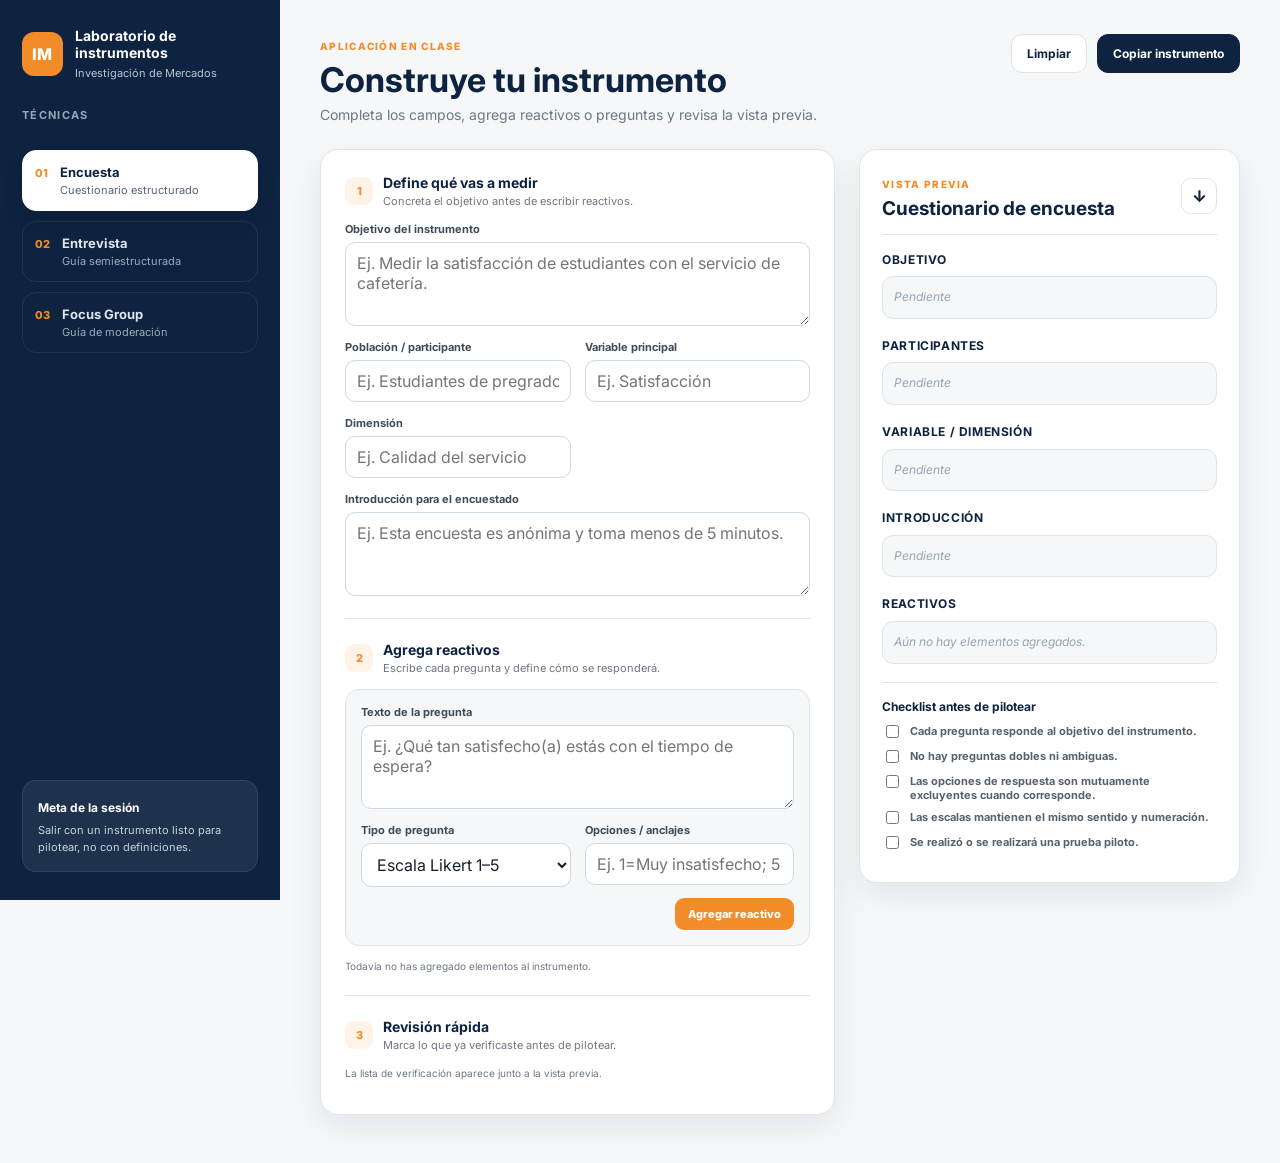
==== index.html @ 88757079 "Add files via upload" ====
<!DOCTYPE html>
<html lang="es">
<head>
  <meta charset="UTF-8" />
  <meta name="viewport" content="width=device-width, initial-scale=1.0" />
  <title>Laboratorio de Instrumentos | Investigación de Mercados</title>
  <link rel="preconnect" href="https://fonts.googleapis.com">
  <link rel="preconnect" href="https://fonts.gstatic.com" crossorigin>
  <link href="https://fonts.googleapis.com/css2?family=Inter:wght@400;500;600;700;800&display=swap" rel="stylesheet">
  <link rel="stylesheet" href="styles.css" />
</head>
<body>
  <div class="app-shell">
    <aside class="sidebar">
      <div class="brand">
        <div class="brand-mark">IM</div>
        <div>
          <strong>Laboratorio de instrumentos</strong>
          <span>Investigación de Mercados</span>
        </div>
      </div>

      <div class="sidebar-label">Técnicas</div>
      <nav class="tech-nav" aria-label="Técnicas de investigación">
        <button class="tech-btn active" data-tech="encuesta">
          <span class="tech-number">01</span>
          <span><b>Encuesta</b><small>Cuestionario estructurado</small></span>
        </button>
        <button class="tech-btn" data-tech="entrevista">
          <span class="tech-number">02</span>
          <span><b>Entrevista</b><small>Guía semiestructurada</small></span>
        </button>
        <button class="tech-btn" data-tech="focus">
          <span class="tech-number">03</span>
          <span><b>Focus Group</b><small>Guía de moderación</small></span>
        </button>
      </nav>

      <div class="sidebar-note">
        <strong>Meta de la sesión</strong>
        <p>Salir con un instrumento listo para pilotear, no con definiciones.</p>
      </div>
    </aside>

    <main class="main">
      <header class="topbar">
        <div>
          <span class="eyebrow">APLICACIÓN EN CLASE</span>
          <h1>Construye tu instrumento</h1>
          <p>Completa los campos, agrega reactivos o preguntas y revisa la vista previa.</p>
        </div>
        <div class="top-actions">
          <button class="secondary" id="resetBtn">Limpiar</button>
          <button class="primary" id="copyBtn">Copiar instrumento</button>
        </div>
      </header>

      <section class="workspace">
        <div class="builder-card">
          <div id="builder"></div>
        </div>

        <aside class="preview-card">
          <div class="preview-head">
            <div>
              <span class="eyebrow">VISTA PREVIA</span>
              <h2 id="previewTitle">Cuestionario de encuesta</h2>
            </div>
            <button class="icon-btn" id="downloadBtn" title="Descargar como TXT">↓</button>
          </div>
          <div id="preview" class="preview-body"></div>
          <div class="checklist" id="checklist"></div>
        </aside>
      </section>
    </main>
  </div>

  <div class="toast" id="toast">Copiado</div>
  <script src="app.js"></script>
</body>
</html>
---- styles.css ----
:root{
  --navy:#0d2340;
  --navy-2:#16385f;
  --blue:#1b6ca8;
  --sky:#eaf4fb;
  --orange:#f28c28;
  --orange-soft:#fff3e7;
  --ink:#16202a;
  --muted:#6d7782;
  --line:#dde4ea;
  --bg:#f5f7f9;
  --white:#ffffff;
  --ok:#2e7d32;
  --danger:#b23a2f;
  --shadow:0 12px 34px rgba(13,35,64,.08);
}

*{box-sizing:border-box}
html{scroll-behavior:smooth}
body{
  margin:0;
  font-family:Inter,system-ui,-apple-system,BlinkMacSystemFont,"Segoe UI",sans-serif;
  background:var(--bg);
  color:var(--ink);
}
button,input,textarea,select{font:inherit}
button{cursor:pointer}

.app-shell{min-height:100vh;display:grid;grid-template-columns:280px 1fr}
.sidebar{
  background:var(--navy);
  color:white;
  padding:28px 22px;
  position:sticky;
  top:0;
  height:100vh;
  display:flex;
  flex-direction:column;
  gap:28px;
}
.brand{display:flex;gap:12px;align-items:center}
.brand-mark{
  width:44px;height:44px;border-radius:12px;background:var(--orange);
  display:grid;place-items:center;font-weight:800;color:#fff;letter-spacing:.5px
}
.brand strong{display:block;font-size:14px;line-height:1.2}
.brand span{display:block;font-size:11px;color:#b9c7d4;margin-top:4px}
.sidebar-label{font-size:11px;font-weight:700;color:#95a8ba;letter-spacing:.12em;text-transform:uppercase}
.tech-nav{display:flex;flex-direction:column;gap:10px}
.tech-btn{
  width:100%;border:1px solid rgba(255,255,255,.08);background:transparent;color:#dbe6ee;
  border-radius:14px;padding:13px 12px;text-align:left;display:flex;gap:12px;align-items:flex-start;transition:.2s
}
.tech-btn:hover{background:rgba(255,255,255,.06)}
.tech-btn.active{background:#fff;color:var(--navy);border-color:#fff;box-shadow:0 10px 20px rgba(0,0,0,.14)}
.tech-number{font-size:11px;font-weight:800;color:var(--orange);padding-top:2px}
.tech-btn b{display:block;font-size:13px}
.tech-btn small{display:block;font-size:11px;opacity:.7;margin-top:3px}
.sidebar-note{margin-top:auto;background:rgba(255,255,255,.07);padding:15px;border-radius:14px;border:1px solid rgba(255,255,255,.08)}
.sidebar-note strong{font-size:12px;color:#fff}
.sidebar-note p{font-size:11px;line-height:1.55;color:#c7d4df;margin:6px 0 0}

.main{padding:34px 40px 48px;min-width:0}
.topbar{display:flex;justify-content:space-between;gap:24px;align-items:flex-start;margin-bottom:26px}
.eyebrow{font-size:10px;letter-spacing:.13em;font-weight:800;color:var(--orange);text-transform:uppercase}
h1{font-size:34px;line-height:1.05;margin:8px 0 8px;color:var(--navy)}
.topbar p{margin:0;color:var(--muted);font-size:14px;max-width:700px}
.top-actions{display:flex;gap:10px}
button.primary,button.secondary{
  border-radius:11px;padding:11px 15px;font-weight:700;font-size:12px;border:1px solid var(--line)
}
button.primary{background:var(--navy);color:white;border-color:var(--navy)}
button.primary:hover{background:var(--navy-2)}
button.secondary{background:white;color:var(--navy)}

.workspace{display:grid;grid-template-columns:minmax(0,1.15fr) minmax(360px,.85fr);gap:24px;align-items:start}
.builder-card,.preview-card{background:white;border:1px solid var(--line);border-radius:18px;box-shadow:var(--shadow)}
.builder-card{padding:24px}
.preview-card{padding:22px;position:sticky;top:24px;max-height:calc(100vh - 48px);overflow:auto}
.preview-head{display:flex;justify-content:space-between;align-items:center;border-bottom:1px solid var(--line);padding-bottom:14px;margin-bottom:16px}
.preview-head h2{margin:5px 0 0;font-size:19px;color:var(--navy)}
.icon-btn{width:36px;height:36px;border-radius:10px;border:1px solid var(--line);background:white;color:var(--navy);font-weight:800}

.step{padding:0 0 22px;margin-bottom:22px;border-bottom:1px solid var(--line)}
.step:last-child{border-bottom:none;margin-bottom:0;padding-bottom:0}
.step-title{display:flex;gap:10px;align-items:center;margin-bottom:14px}
.step-index{width:28px;height:28px;border-radius:9px;background:var(--orange-soft);color:var(--orange);display:grid;place-items:center;font-size:11px;font-weight:800}
.step-title h3{font-size:14px;margin:0;color:var(--navy)}
.step-title p{margin:3px 0 0;font-size:11px;color:var(--muted)}

.form-grid{display:grid;grid-template-columns:1fr 1fr;gap:14px}
.field{display:flex;flex-direction:column;gap:6px}
.field.full{grid-column:1/-1}
label{font-size:11px;font-weight:700;color:#3f4b56}
input,textarea,select{
  width:100%;border:1px solid #cfd9e2;border-radius:10px;background:#fff;padding:10px 11px;color:var(--ink);outline:none;transition:.2s
}
input:focus,textarea:focus,select:focus{border-color:var(--blue);box-shadow:0 0 0 3px rgba(27,108,168,.1)}
textarea{min-height:84px;resize:vertical}
.help{font-size:10px;color:var(--muted);line-height:1.4}

.item-composer{background:var(--bg);border:1px solid var(--line);border-radius:14px;padding:15px}
.inline-actions{display:flex;justify-content:flex-end;margin-top:11px}
.add-btn{border:none;background:var(--orange);color:white;font-weight:800;font-size:11px;border-radius:9px;padding:9px 13px}
.items-list{display:flex;flex-direction:column;gap:9px;margin-top:13px}
.item-row{border:1px solid var(--line);border-radius:11px;padding:11px;background:#fff;display:flex;justify-content:space-between;gap:10px;align-items:flex-start}
.item-row strong{display:block;font-size:11px;color:var(--navy)}
.item-row span{display:block;font-size:10px;color:var(--muted);margin-top:3px;line-height:1.4}
.remove-btn{border:none;background:#fff1ef;color:var(--danger);width:28px;height:28px;border-radius:8px;font-weight:800}

.preview-body{font-size:12px;line-height:1.55;color:#33404d}
.preview-section{margin-bottom:18px}
.preview-section h3{font-size:12px;color:var(--navy);margin:0 0 7px;text-transform:uppercase;letter-spacing:.05em}
.preview-box{background:var(--bg);border:1px solid var(--line);border-radius:11px;padding:11px}
.preview-question{padding:10px 0;border-bottom:1px dashed #d7dfe6}
.preview-question:last-child{border-bottom:none}
.preview-question b{color:var(--navy)}
.placeholder{color:#98a4ae;font-style:italic}
.checklist{border-top:1px solid var(--line);margin-top:16px;padding-top:16px}
.checklist h3{font-size:12px;color:var(--navy);margin:0 0 10px}
.check{display:flex;gap:8px;align-items:flex-start;font-size:11px;color:#55616c;margin:8px 0}
.check input{width:auto;margin-top:1px}
.toast{position:fixed;right:24px;bottom:24px;background:var(--navy);color:white;padding:10px 14px;border-radius:9px;font-size:12px;font-weight:700;opacity:0;transform:translateY(10px);pointer-events:none;transition:.2s}
.toast.show{opacity:1;transform:translateY(0)}

@media (max-width:1050px){
  .app-shell{grid-template-columns:1fr}
  .sidebar{position:relative;height:auto;padding:18px;gap:14px}
  .brand{margin-bottom:4px}
  .sidebar-label,.sidebar-note{display:none}
  .tech-nav{display:grid;grid-template-columns:repeat(3,1fr)}
  .main{padding:24px}
  .workspace{grid-template-columns:1fr}
  .preview-card{position:relative;top:0;max-height:none}
}
@media (max-width:720px){
  .main{padding:18px}
  .topbar{flex-direction:column}
  .top-actions{width:100%}
  .top-actions button{flex:1}
  .tech-nav{grid-template-columns:1fr}
  .form-grid{grid-template-columns:1fr}
  .field.full{grid-column:auto}
  h1{font-size:28px}
}
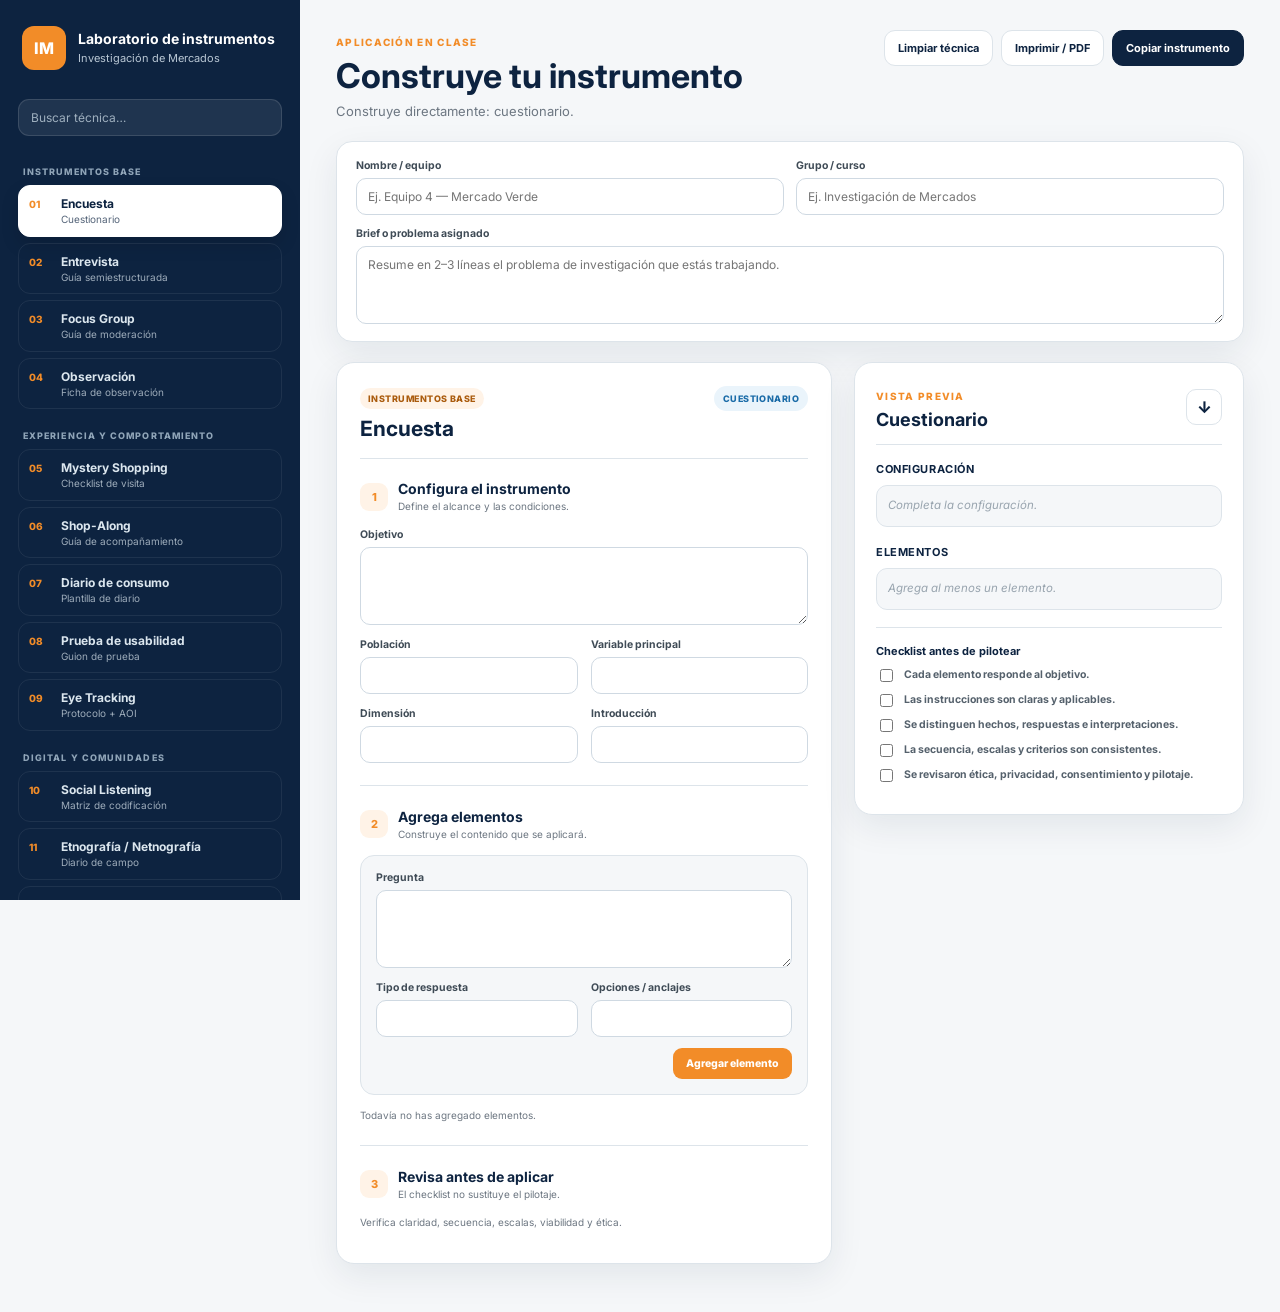
==== commit 1d2a2a11: "Expand IM lab to 16 instrument builders" ====
--- a/index.html
+++ b/index.html
@@ -3,6 +3,7 @@
 <head>
   <meta charset="UTF-8" />
   <meta name="viewport" content="width=device-width, initial-scale=1.0" />
+  <meta name="description" content="Laboratorio práctico para construir instrumentos de recolección de datos en Investigación de Mercados." />
   <title>Laboratorio de Instrumentos | Investigación de Mercados</title>
   <link rel="preconnect" href="https://fonts.googleapis.com">
   <link rel="preconnect" href="https://fonts.gstatic.com" crossorigin>
@@ -11,7 +12,7 @@
 </head>
 <body>
   <div class="app-shell">
-    <aside class="sidebar">
+    <aside class="sidebar" id="sidebar">
       <div class="brand">
         <div class="brand-mark">IM</div>
         <div>
@@ -20,25 +21,15 @@
         </div>
       </div>
 
-      <div class="sidebar-label">Técnicas</div>
-      <nav class="tech-nav" aria-label="Técnicas de investigación">
-        <button class="tech-btn active" data-tech="encuesta">
-          <span class="tech-number">01</span>
-          <span><b>Encuesta</b><small>Cuestionario estructurado</small></span>
-        </button>
-        <button class="tech-btn" data-tech="entrevista">
-          <span class="tech-number">02</span>
-          <span><b>Entrevista</b><small>Guía semiestructurada</small></span>
-        </button>
-        <button class="tech-btn" data-tech="focus">
-          <span class="tech-number">03</span>
-          <span><b>Focus Group</b><small>Guía de moderación</small></span>
-        </button>
-      </nav>
+      <div class="search-wrap">
+        <input id="techSearch" class="tech-search" type="search" placeholder="Buscar técnica…" aria-label="Buscar técnica" />
+      </div>
+
+      <nav class="tech-nav" id="techNav" aria-label="Técnicas de investigación"></nav>
 
       <div class="sidebar-note">
         <strong>Meta de la sesión</strong>
-        <p>Salir con un instrumento listo para pilotear, no con definiciones.</p>
+        <p>Salir con un instrumento listo para revisar y pilotear. La herramienta guarda el avance en este navegador.</p>
       </div>
     </aside>
 
@@ -47,16 +38,41 @@
         <div>
           <span class="eyebrow">APLICACIÓN EN CLASE</span>
           <h1>Construye tu instrumento</h1>
-          <p>Completa los campos, agrega reactivos o preguntas y revisa la vista previa.</p>
+          <p id="techDescription">Completa los campos y genera tu instrumento mientras trabajas.</p>
         </div>
         <div class="top-actions">
-          <button class="secondary" id="resetBtn">Limpiar</button>
+          <button class="secondary" id="resetBtn">Limpiar técnica</button>
+          <button class="secondary" id="printBtn">Imprimir / PDF</button>
           <button class="primary" id="copyBtn">Copiar instrumento</button>
         </div>
       </header>
 
+      <section class="identity-card" aria-label="Datos de la entrega">
+        <div class="identity-grid">
+          <div class="field">
+            <label for="studentName">Nombre / equipo</label>
+            <input id="studentName" data-global-key="studentName" placeholder="Ej. Equipo 4 — Mercado Verde" />
+          </div>
+          <div class="field">
+            <label for="courseGroup">Grupo / curso</label>
+            <input id="courseGroup" data-global-key="courseGroup" placeholder="Ej. Investigación de Mercados" />
+          </div>
+          <div class="field full">
+            <label for="brief">Brief o problema asignado</label>
+            <textarea id="brief" data-global-key="brief" placeholder="Resume en 2–3 líneas el problema de investigación que estás trabajando."></textarea>
+          </div>
+        </div>
+      </section>
+
       <section class="workspace">
         <div class="builder-card">
+          <div class="tech-heading">
+            <div>
+              <span class="category-pill" id="categoryPill"></span>
+              <h2 id="builderTitle"></h2>
+            </div>
+            <span class="instrument-badge" id="instrumentBadge"></span>
+          </div>
           <div id="builder"></div>
         </div>
 
@@ -64,9 +80,9 @@
           <div class="preview-head">
             <div>
               <span class="eyebrow">VISTA PREVIA</span>
-              <h2 id="previewTitle">Cuestionario de encuesta</h2>
+              <h2 id="previewTitle">Instrumento</h2>
             </div>
-            <button class="icon-btn" id="downloadBtn" title="Descargar como TXT">↓</button>
+            <button class="icon-btn" id="downloadBtn" title="Descargar como TXT" aria-label="Descargar como TXT">↓</button>
           </div>
           <div id="preview" class="preview-body"></div>
           <div class="checklist" id="checklist"></div>
@@ -75,7 +91,7 @@
     </main>
   </div>
 
-  <div class="toast" id="toast">Copiado</div>
+  <div class="toast" id="toast" role="status" aria-live="polite">Listo</div>
   <script src="app.js"></script>
 </body>
 </html>
--- a/styles.css
+++ b/styles.css
@@ -14,7 +14,6 @@
   --danger:#b23a2f;
   --shadow:0 12px 34px rgba(13,35,64,.08);
 }
-
 *{box-sizing:border-box}
 html{scroll-behavior:smooth}
 body{
@@ -25,121 +24,153 @@
 }
 button,input,textarea,select{font:inherit}
 button{cursor:pointer}
-
-.app-shell{min-height:100vh;display:grid;grid-template-columns:280px 1fr}
+.app-shell{min-height:100vh;display:grid;grid-template-columns:300px 1fr}
 .sidebar{
   background:var(--navy);
   color:white;
-  padding:28px 22px;
+  padding:24px 18px;
   position:sticky;
   top:0;
   height:100vh;
   display:flex;
   flex-direction:column;
-  gap:28px;
+  gap:16px;
+  overflow:auto;
 }
-.brand{display:flex;gap:12px;align-items:center}
+.brand{display:flex;gap:12px;align-items:center;padding:2px 4px 10px}
 .brand-mark{
   width:44px;height:44px;border-radius:12px;background:var(--orange);
-  display:grid;place-items:center;font-weight:800;color:#fff;letter-spacing:.5px
+  display:grid;place-items:center;font-weight:800;color:#fff;letter-spacing:.5px;flex:none
 }
 .brand strong{display:block;font-size:14px;line-height:1.2}
 .brand span{display:block;font-size:11px;color:#b9c7d4;margin-top:4px}
-.sidebar-label{font-size:11px;font-weight:700;color:#95a8ba;letter-spacing:.12em;text-transform:uppercase}
-.tech-nav{display:flex;flex-direction:column;gap:10px}
+.search-wrap{position:sticky;top:-24px;background:var(--navy);z-index:3;padding:3px 0 7px}
+.tech-search{
+  background:rgba(255,255,255,.08);border:1px solid rgba(255,255,255,.12);color:#fff;
+  border-radius:11px;padding:10px 12px;width:100%;outline:none
+}
+.tech-search::placeholder{color:#9fb0bf}
+.tech-search:focus{border-color:rgba(255,255,255,.35);box-shadow:none}
+.tech-nav{display:flex;flex-direction:column;gap:5px}
+.nav-group{display:flex;flex-direction:column;gap:6px;margin-bottom:9px}
+.nav-group-title{font-size:9px;font-weight:800;color:#8fa4b7;letter-spacing:.12em;text-transform:uppercase;padding:7px 5px 2px}
 .tech-btn{
-  width:100%;border:1px solid rgba(255,255,255,.08);background:transparent;color:#dbe6ee;
-  border-radius:14px;padding:13px 12px;text-align:left;display:flex;gap:12px;align-items:flex-start;transition:.2s
+  width:100%;border:1px solid rgba(255,255,255,.07);background:transparent;color:#dbe6ee;
+  border-radius:12px;padding:10px;text-align:left;display:flex;gap:10px;align-items:flex-start;transition:.18s
 }
 .tech-btn:hover{background:rgba(255,255,255,.06)}
-.tech-btn.active{background:#fff;color:var(--navy);border-color:#fff;box-shadow:0 10px 20px rgba(0,0,0,.14)}
-.tech-number{font-size:11px;font-weight:800;color:var(--orange);padding-top:2px}
-.tech-btn b{display:block;font-size:13px}
-.tech-btn small{display:block;font-size:11px;opacity:.7;margin-top:3px}
-.sidebar-note{margin-top:auto;background:rgba(255,255,255,.07);padding:15px;border-radius:14px;border:1px solid rgba(255,255,255,.08)}
-.sidebar-note strong{font-size:12px;color:#fff}
-.sidebar-note p{font-size:11px;line-height:1.55;color:#c7d4df;margin:6px 0 0}
-
-.main{padding:34px 40px 48px;min-width:0}
-.topbar{display:flex;justify-content:space-between;gap:24px;align-items:flex-start;margin-bottom:26px}
+.tech-btn.active{background:#fff;color:var(--navy);border-color:#fff;box-shadow:0 8px 18px rgba(0,0,0,.13)}
+.tech-number{font-size:10px;font-weight:800;color:var(--orange);padding-top:2px;min-width:22px}
+.tech-btn b{display:block;font-size:12px}
+.tech-btn small{display:block;font-size:10px;opacity:.7;margin-top:2px;line-height:1.25}
+.sidebar-note{margin-top:auto;background:rgba(255,255,255,.07);padding:14px;border-radius:13px;border:1px solid rgba(255,255,255,.08)}
+.sidebar-note strong{font-size:11px;color:#fff}
+.sidebar-note p{font-size:10px;line-height:1.5;color:#c7d4df;margin:6px 0 0}
+.main{padding:30px 36px 48px;min-width:0}
+.topbar{display:flex;justify-content:space-between;gap:24px;align-items:flex-start;margin-bottom:20px}
 .eyebrow{font-size:10px;letter-spacing:.13em;font-weight:800;color:var(--orange);text-transform:uppercase}
 h1{font-size:34px;line-height:1.05;margin:8px 0 8px;color:var(--navy)}
-.topbar p{margin:0;color:var(--muted);font-size:14px;max-width:700px}
-.top-actions{display:flex;gap:10px}
+.topbar p{margin:0;color:var(--muted);font-size:13px;max-width:720px;line-height:1.5}
+.top-actions{display:flex;gap:8px;flex-wrap:wrap;justify-content:flex-end}
 button.primary,button.secondary{
-  border-radius:11px;padding:11px 15px;font-weight:700;font-size:12px;border:1px solid var(--line)
+  border-radius:11px;padding:10px 13px;font-weight:700;font-size:11px;border:1px solid var(--line);white-space:nowrap
 }
 button.primary{background:var(--navy);color:white;border-color:var(--navy)}
 button.primary:hover{background:var(--navy-2)}
 button.secondary{background:white;color:var(--navy)}
-
-.workspace{display:grid;grid-template-columns:minmax(0,1.15fr) minmax(360px,.85fr);gap:24px;align-items:start}
+button.secondary:hover{background:#f8fafb}
+.identity-card{background:#fff;border:1px solid var(--line);border-radius:16px;padding:17px 19px;margin-bottom:20px;box-shadow:var(--shadow)}
+.identity-grid{display:grid;grid-template-columns:1fr 1fr;gap:12px}
+.workspace{display:grid;grid-template-columns:minmax(0,1.12fr) minmax(360px,.88fr);gap:22px;align-items:start}
 .builder-card,.preview-card{background:white;border:1px solid var(--line);border-radius:18px;box-shadow:var(--shadow)}
-.builder-card{padding:24px}
-.preview-card{padding:22px;position:sticky;top:24px;max-height:calc(100vh - 48px);overflow:auto}
+.builder-card{padding:23px}
+.preview-card{padding:21px;position:sticky;top:20px;max-height:calc(100vh - 40px);overflow:auto}
+.tech-heading{display:flex;align-items:flex-start;justify-content:space-between;gap:16px;padding-bottom:17px;margin-bottom:21px;border-bottom:1px solid var(--line)}
+.tech-heading h2{font-size:21px;margin:7px 0 0;color:var(--navy)}
+.category-pill,.instrument-badge{display:inline-flex;align-items:center;border-radius:999px;font-size:9px;font-weight:800;letter-spacing:.05em;text-transform:uppercase}
+.category-pill{background:var(--orange-soft);color:#aa5b0d;padding:5px 8px}
+.instrument-badge{background:var(--sky);color:var(--blue);padding:7px 9px;text-align:right}
 .preview-head{display:flex;justify-content:space-between;align-items:center;border-bottom:1px solid var(--line);padding-bottom:14px;margin-bottom:16px}
-.preview-head h2{margin:5px 0 0;font-size:19px;color:var(--navy)}
+.preview-head h2{margin:5px 0 0;font-size:18px;color:var(--navy)}
 .icon-btn{width:36px;height:36px;border-radius:10px;border:1px solid var(--line);background:white;color:var(--navy);font-weight:800}
-
 .step{padding:0 0 22px;margin-bottom:22px;border-bottom:1px solid var(--line)}
 .step:last-child{border-bottom:none;margin-bottom:0;padding-bottom:0}
 .step-title{display:flex;gap:10px;align-items:center;margin-bottom:14px}
-.step-index{width:28px;height:28px;border-radius:9px;background:var(--orange-soft);color:var(--orange);display:grid;place-items:center;font-size:11px;font-weight:800}
+.step-index{width:28px;height:28px;border-radius:9px;background:var(--orange-soft);color:var(--orange);display:grid;place-items:center;font-size:11px;font-weight:800;flex:none}
 .step-title h3{font-size:14px;margin:0;color:var(--navy)}
-.step-title p{margin:3px 0 0;font-size:11px;color:var(--muted)}
-
-.form-grid{display:grid;grid-template-columns:1fr 1fr;gap:14px}
+.step-title p{margin:3px 0 0;font-size:10px;color:var(--muted);line-height:1.35}
+.form-grid{display:grid;grid-template-columns:1fr 1fr;gap:13px}
 .field{display:flex;flex-direction:column;gap:6px}
 .field.full{grid-column:1/-1}
-label{font-size:11px;font-weight:700;color:#3f4b56}
+label{font-size:10.5px;font-weight:700;color:#3f4b56}
 input,textarea,select{
-  width:100%;border:1px solid #cfd9e2;border-radius:10px;background:#fff;padding:10px 11px;color:var(--ink);outline:none;transition:.2s
+  width:100%;border:1px solid #cfd9e2;border-radius:10px;background:#fff;padding:10px 11px;color:var(--ink);outline:none;transition:.2s;font-size:12px
 }
 input:focus,textarea:focus,select:focus{border-color:var(--blue);box-shadow:0 0 0 3px rgba(27,108,168,.1)}
-textarea{min-height:84px;resize:vertical}
-.help{font-size:10px;color:var(--muted);line-height:1.4}
-
+textarea{min-height:78px;resize:vertical;line-height:1.4}
+.help{font-size:10px;color:var(--muted);line-height:1.45}
 .item-composer{background:var(--bg);border:1px solid var(--line);border-radius:14px;padding:15px}
 .inline-actions{display:flex;justify-content:flex-end;margin-top:11px}
-.add-btn{border:none;background:var(--orange);color:white;font-weight:800;font-size:11px;border-radius:9px;padding:9px 13px}
-.items-list{display:flex;flex-direction:column;gap:9px;margin-top:13px}
+.add-btn{border:none;background:var(--orange);color:white;font-weight:800;font-size:10.5px;border-radius:9px;padding:9px 13px}
+.add-btn:hover{filter:brightness(.96)}
+.items-list{display:flex;flex-direction:column;gap:8px;margin-top:13px}
 .item-row{border:1px solid var(--line);border-radius:11px;padding:11px;background:#fff;display:flex;justify-content:space-between;gap:10px;align-items:flex-start}
-.item-row strong{display:block;font-size:11px;color:var(--navy)}
-.item-row span{display:block;font-size:10px;color:var(--muted);margin-top:3px;line-height:1.4}
-.remove-btn{border:none;background:#fff1ef;color:var(--danger);width:28px;height:28px;border-radius:8px;font-weight:800}
-
-.preview-body{font-size:12px;line-height:1.55;color:#33404d}
-.preview-section{margin-bottom:18px}
-.preview-section h3{font-size:12px;color:var(--navy);margin:0 0 7px;text-transform:uppercase;letter-spacing:.05em}
+.item-row strong{display:block;font-size:11px;color:var(--navy);line-height:1.35}
+.item-row span{display:block;font-size:9.5px;color:var(--muted);margin-top:3px;line-height:1.4}
+.remove-btn{border:none;background:#fff1ef;color:var(--danger);width:28px;height:28px;border-radius:8px;font-weight:800;flex:none}
+.preview-body{font-size:11.5px;line-height:1.55;color:#33404d}
+.preview-meta{display:grid;grid-template-columns:1fr 1fr;gap:8px;margin-bottom:14px}
+.meta-box{background:#fbfcfd;border:1px solid var(--line);border-radius:10px;padding:9px}
+.meta-box b{display:block;color:var(--navy);font-size:9px;text-transform:uppercase;letter-spacing:.05em;margin-bottom:3px}
+.preview-section{margin-bottom:17px}
+.preview-section h3{font-size:11px;color:var(--navy);margin:0 0 7px;text-transform:uppercase;letter-spacing:.05em}
 .preview-box{background:var(--bg);border:1px solid var(--line);border-radius:11px;padding:11px}
 .preview-question{padding:10px 0;border-bottom:1px dashed #d7dfe6}
 .preview-question:last-child{border-bottom:none}
 .preview-question b{color:var(--navy)}
+.preview-question .detail{font-size:10px;color:var(--muted);margin-top:3px}
 .placeholder{color:#98a4ae;font-style:italic}
 .checklist{border-top:1px solid var(--line);margin-top:16px;padding-top:16px}
-.checklist h3{font-size:12px;color:var(--navy);margin:0 0 10px}
-.check{display:flex;gap:8px;align-items:flex-start;font-size:11px;color:#55616c;margin:8px 0}
+.checklist h3{font-size:11px;color:var(--navy);margin:0 0 10px}
+.check{display:flex;gap:8px;align-items:flex-start;font-size:10.5px;color:#55616c;margin:8px 0;line-height:1.4}
 .check input{width:auto;margin-top:1px}
-.toast{position:fixed;right:24px;bottom:24px;background:var(--navy);color:white;padding:10px 14px;border-radius:9px;font-size:12px;font-weight:700;opacity:0;transform:translateY(10px);pointer-events:none;transition:.2s}
+.toast{position:fixed;right:24px;bottom:24px;background:var(--navy);color:white;padding:10px 14px;border-radius:9px;font-size:11px;font-weight:700;opacity:0;transform:translateY(10px);pointer-events:none;transition:.2s;z-index:20}
 .toast.show{opacity:1;transform:translateY(0)}
+.empty-nav{font-size:10px;color:#a9bac8;padding:10px 6px}
 
-@media (max-width:1050px){
+@media (max-width:1120px){
   .app-shell{grid-template-columns:1fr}
-  .sidebar{position:relative;height:auto;padding:18px;gap:14px}
-  .brand{margin-bottom:4px}
-  .sidebar-label,.sidebar-note{display:none}
-  .tech-nav{display:grid;grid-template-columns:repeat(3,1fr)}
+  .sidebar{position:relative;height:auto;padding:16px;gap:10px;overflow:visible}
+  .brand{margin-bottom:2px}
+  .sidebar-note{display:none}
+  .search-wrap{position:relative;top:auto;padding:0;background:transparent}
+  .tech-nav{display:grid;grid-template-columns:repeat(2,minmax(0,1fr));gap:8px}
+  .nav-group{display:contents}
+  .nav-group-title{grid-column:1/-1;padding-top:10px}
   .main{padding:24px}
   .workspace{grid-template-columns:1fr}
   .preview-card{position:relative;top:0;max-height:none}
 }
 @media (max-width:720px){
-  .main{padding:18px}
+  .main{padding:16px}
   .topbar{flex-direction:column}
-  .top-actions{width:100%}
+  .top-actions{width:100%;justify-content:stretch}
   .top-actions button{flex:1}
   .tech-nav{grid-template-columns:1fr}
-  .form-grid{grid-template-columns:1fr}
+  .form-grid,.identity-grid,.preview-meta{grid-template-columns:1fr}
   .field.full{grid-column:auto}
   h1{font-size:28px}
+  .instrument-badge{display:none}
 }
+
+@media print{
+  body{background:#fff}
+  .sidebar,.topbar,.identity-card,.builder-card,.checklist,.icon-btn{display:none!important}
+  .app-shell{display:block}
+  .main{padding:0}
+  .workspace{display:block}
+  .preview-card{position:static;max-height:none;border:none;box-shadow:none;padding:0}
+  .preview-head{margin-bottom:20px}
+  .preview-body{font-size:11pt;color:#111}
+  .preview-question{break-inside:avoid}
+}
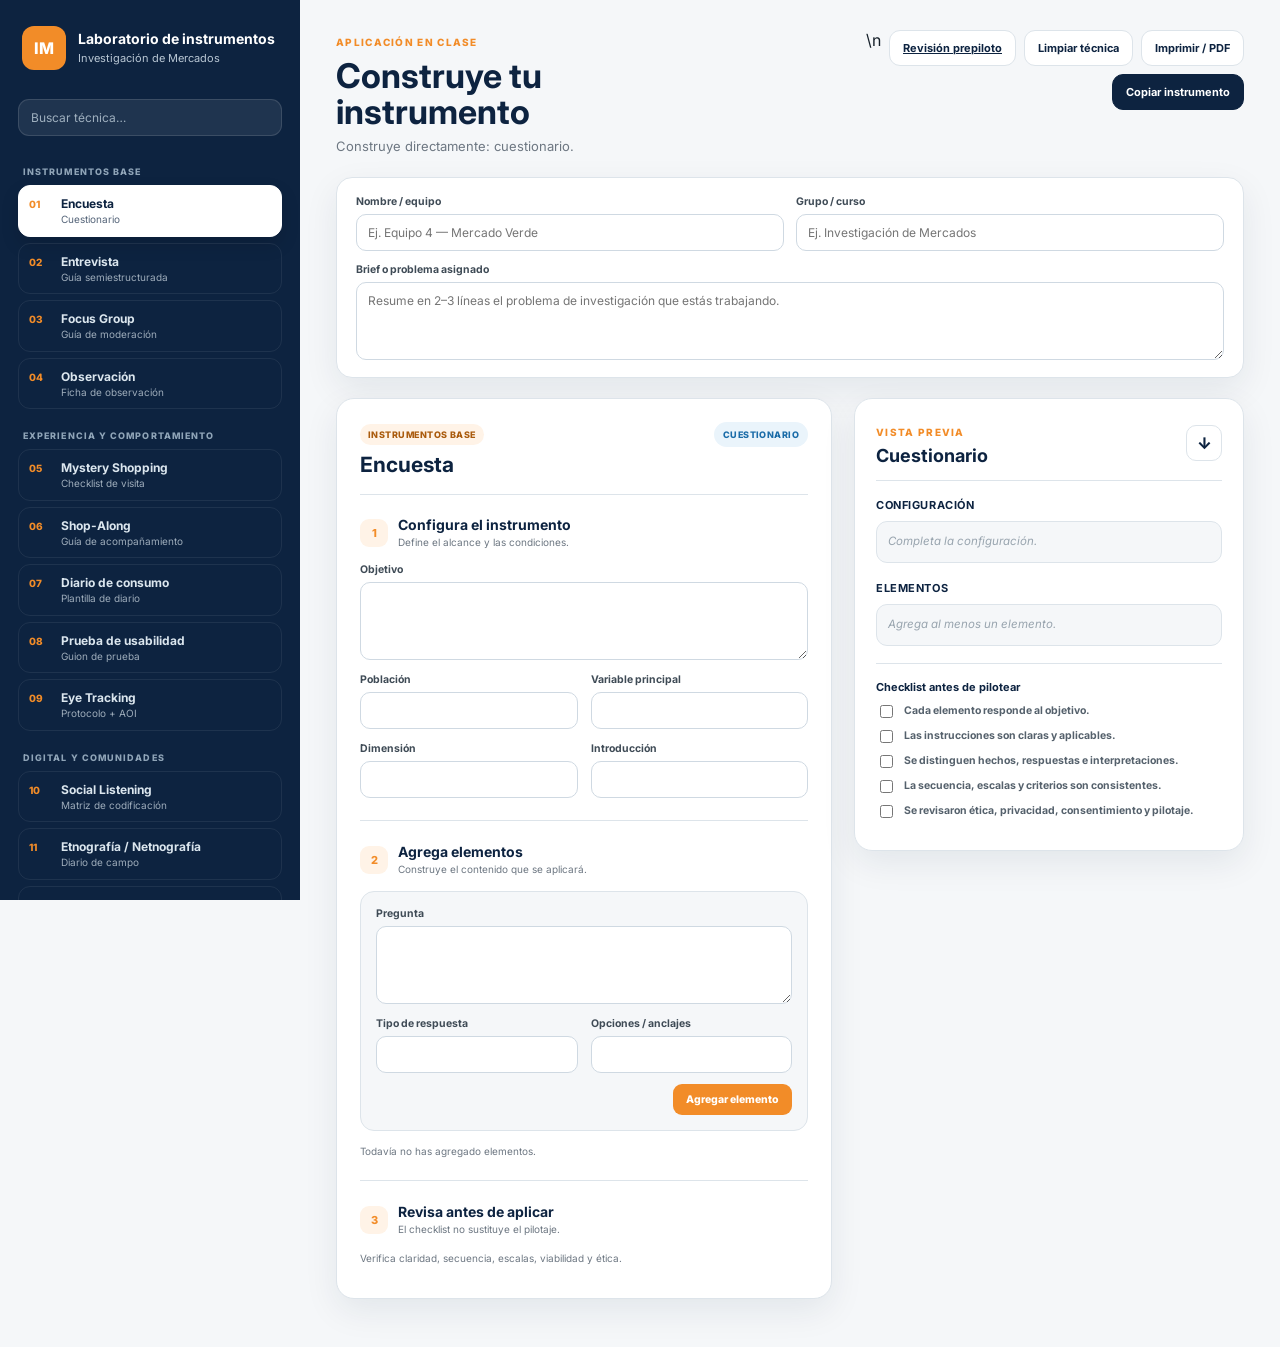
==== commit 2038514e: "Link prepilot review from instrument lab" ====
--- a/index.html
+++ b/index.html
@@ -8,7 +8,7 @@
   <link rel="preconnect" href="https://fonts.googleapis.com">
   <link rel="preconnect" href="https://fonts.gstatic.com" crossorigin>
   <link href="https://fonts.googleapis.com/css2?family=Inter:wght@400;500;600;700;800&display=swap" rel="stylesheet">
-  <link rel="stylesheet" href="styles.css" />
+  <link rel="stylesheet" href="styles-v16.css" />
 </head>
 <body>
   <div class="app-shell">
@@ -40,7 +40,7 @@
           <h1>Construye tu instrumento</h1>
           <p id="techDescription">Completa los campos y genera tu instrumento mientras trabajas.</p>
         </div>
-        <div class="top-actions">
+        <div class="top-actions">\n          <a class="secondary action-link" href="revision.html">Revisión prepiloto</a>
           <button class="secondary" id="resetBtn">Limpiar técnica</button>
           <button class="secondary" id="printBtn">Imprimir / PDF</button>
           <button class="primary" id="copyBtn">Copiar instrumento</button>
@@ -92,6 +92,6 @@
   </div>
 
   <div class="toast" id="toast" role="status" aria-live="polite">Listo</div>
-  <script src="app.js"></script>
+  <script src="app-v16.js"></script>
 </body>
 </html>
--- a/styles-v16.css
+++ b/styles-v16.css
@@ -0,0 +1,176 @@
+:root{
+  --navy:#0d2340;
+  --navy-2:#16385f;
+  --blue:#1b6ca8;
+  --sky:#eaf4fb;
+  --orange:#f28c28;
+  --orange-soft:#fff3e7;
+  --ink:#16202a;
+  --muted:#6d7782;
+  --line:#dde4ea;
+  --bg:#f5f7f9;
+  --white:#ffffff;
+  --ok:#2e7d32;
+  --danger:#b23a2f;
+  --shadow:0 12px 34px rgba(13,35,64,.08);
+}
+*{box-sizing:border-box}
+html{scroll-behavior:smooth}
+body{
+  margin:0;
+  font-family:Inter,system-ui,-apple-system,BlinkMacSystemFont,"Segoe UI",sans-serif;
+  background:var(--bg);
+  color:var(--ink);
+}
+button,input,textarea,select{font:inherit}
+button{cursor:pointer}
+.app-shell{min-height:100vh;display:grid;grid-template-columns:300px 1fr}
+.sidebar{
+  background:var(--navy);
+  color:white;
+  padding:24px 18px;
+  position:sticky;
+  top:0;
+  height:100vh;
+  display:flex;
+  flex-direction:column;
+  gap:16px;
+  overflow:auto;
+}
+.brand{display:flex;gap:12px;align-items:center;padding:2px 4px 10px}
+.brand-mark{
+  width:44px;height:44px;border-radius:12px;background:var(--orange);
+  display:grid;place-items:center;font-weight:800;color:#fff;letter-spacing:.5px;flex:none
+}
+.brand strong{display:block;font-size:14px;line-height:1.2}
+.brand span{display:block;font-size:11px;color:#b9c7d4;margin-top:4px}
+.search-wrap{position:sticky;top:-24px;background:var(--navy);z-index:3;padding:3px 0 7px}
+.tech-search{
+  background:rgba(255,255,255,.08);border:1px solid rgba(255,255,255,.12);color:#fff;
+  border-radius:11px;padding:10px 12px;width:100%;outline:none
+}
+.tech-search::placeholder{color:#9fb0bf}
+.tech-search:focus{border-color:rgba(255,255,255,.35);box-shadow:none}
+.tech-nav{display:flex;flex-direction:column;gap:5px}
+.nav-group{display:flex;flex-direction:column;gap:6px;margin-bottom:9px}
+.nav-group-title{font-size:9px;font-weight:800;color:#8fa4b7;letter-spacing:.12em;text-transform:uppercase;padding:7px 5px 2px}
+.tech-btn{
+  width:100%;border:1px solid rgba(255,255,255,.07);background:transparent;color:#dbe6ee;
+  border-radius:12px;padding:10px;text-align:left;display:flex;gap:10px;align-items:flex-start;transition:.18s
+}
+.tech-btn:hover{background:rgba(255,255,255,.06)}
+.tech-btn.active{background:#fff;color:var(--navy);border-color:#fff;box-shadow:0 8px 18px rgba(0,0,0,.13)}
+.tech-number{font-size:10px;font-weight:800;color:var(--orange);padding-top:2px;min-width:22px}
+.tech-btn b{display:block;font-size:12px}
+.tech-btn small{display:block;font-size:10px;opacity:.7;margin-top:2px;line-height:1.25}
+.sidebar-note{margin-top:auto;background:rgba(255,255,255,.07);padding:14px;border-radius:13px;border:1px solid rgba(255,255,255,.08)}
+.sidebar-note strong{font-size:11px;color:#fff}
+.sidebar-note p{font-size:10px;line-height:1.5;color:#c7d4df;margin:6px 0 0}
+.main{padding:30px 36px 48px;min-width:0}
+.topbar{display:flex;justify-content:space-between;gap:24px;align-items:flex-start;margin-bottom:20px}
+.eyebrow{font-size:10px;letter-spacing:.13em;font-weight:800;color:var(--orange);text-transform:uppercase}
+h1{font-size:34px;line-height:1.05;margin:8px 0 8px;color:var(--navy)}
+.topbar p{margin:0;color:var(--muted);font-size:13px;max-width:720px;line-height:1.5}
+.top-actions{display:flex;gap:8px;flex-wrap:wrap;justify-content:flex-end}
+button.primary,button.secondary,a.secondary{
+  border-radius:11px;padding:10px 13px;font-weight:700;font-size:11px;border:1px solid var(--line);white-space:nowrap
+}
+button.primary{background:var(--navy);color:white;border-color:var(--navy)}
+button.primary:hover{background:var(--navy-2)}
+button.secondary,a.secondary{background:white;color:var(--navy)}\n.action-link{text-decoration:none;display:inline-flex;align-items:center;justify-content:center}
+button.secondary:hover,a.secondary:hover{background:#f8fafb}
+.identity-card{background:#fff;border:1px solid var(--line);border-radius:16px;padding:17px 19px;margin-bottom:20px;box-shadow:var(--shadow)}
+.identity-grid{display:grid;grid-template-columns:1fr 1fr;gap:12px}
+.workspace{display:grid;grid-template-columns:minmax(0,1.12fr) minmax(360px,.88fr);gap:22px;align-items:start}
+.builder-card,.preview-card{background:white;border:1px solid var(--line);border-radius:18px;box-shadow:var(--shadow)}
+.builder-card{padding:23px}
+.preview-card{padding:21px;position:sticky;top:20px;max-height:calc(100vh - 40px);overflow:auto}
+.tech-heading{display:flex;align-items:flex-start;justify-content:space-between;gap:16px;padding-bottom:17px;margin-bottom:21px;border-bottom:1px solid var(--line)}
+.tech-heading h2{font-size:21px;margin:7px 0 0;color:var(--navy)}
+.category-pill,.instrument-badge{display:inline-flex;align-items:center;border-radius:999px;font-size:9px;font-weight:800;letter-spacing:.05em;text-transform:uppercase}
+.category-pill{background:var(--orange-soft);color:#aa5b0d;padding:5px 8px}
+.instrument-badge{background:var(--sky);color:var(--blue);padding:7px 9px;text-align:right}
+.preview-head{display:flex;justify-content:space-between;align-items:center;border-bottom:1px solid var(--line);padding-bottom:14px;margin-bottom:16px}
+.preview-head h2{margin:5px 0 0;font-size:18px;color:var(--navy)}
+.icon-btn{width:36px;height:36px;border-radius:10px;border:1px solid var(--line);background:white;color:var(--navy);font-weight:800}
+.step{padding:0 0 22px;margin-bottom:22px;border-bottom:1px solid var(--line)}
+.step:last-child{border-bottom:none;margin-bottom:0;padding-bottom:0}
+.step-title{display:flex;gap:10px;align-items:center;margin-bottom:14px}
+.step-index{width:28px;height:28px;border-radius:9px;background:var(--orange-soft);color:var(--orange);display:grid;place-items:center;font-size:11px;font-weight:800;flex:none}
+.step-title h3{font-size:14px;margin:0;color:var(--navy)}
+.step-title p{margin:3px 0 0;font-size:10px;color:var(--muted);line-height:1.35}
+.form-grid{display:grid;grid-template-columns:1fr 1fr;gap:13px}
+.field{display:flex;flex-direction:column;gap:6px}
+.field.full{grid-column:1/-1}
+label{font-size:10.5px;font-weight:700;color:#3f4b56}
+input,textarea,select{
+  width:100%;border:1px solid #cfd9e2;border-radius:10px;background:#fff;padding:10px 11px;color:var(--ink);outline:none;transition:.2s;font-size:12px
+}
+input:focus,textarea:focus,select:focus{border-color:var(--blue);box-shadow:0 0 0 3px rgba(27,108,168,.1)}
+textarea{min-height:78px;resize:vertical;line-height:1.4}
+.help{font-size:10px;color:var(--muted);line-height:1.45}
+.item-composer{background:var(--bg);border:1px solid var(--line);border-radius:14px;padding:15px}
+.inline-actions{display:flex;justify-content:flex-end;margin-top:11px}
+.add-btn{border:none;background:var(--orange);color:white;font-weight:800;font-size:10.5px;border-radius:9px;padding:9px 13px}
+.add-btn:hover{filter:brightness(.96)}
+.items-list{display:flex;flex-direction:column;gap:8px;margin-top:13px}
+.item-row{border:1px solid var(--line);border-radius:11px;padding:11px;background:#fff;display:flex;justify-content:space-between;gap:10px;align-items:flex-start}
+.item-row strong{display:block;font-size:11px;color:var(--navy);line-height:1.35}
+.item-row span{display:block;font-size:9.5px;color:var(--muted);margin-top:3px;line-height:1.4}
+.remove-btn{border:none;background:#fff1ef;color:var(--danger);width:28px;height:28px;border-radius:8px;font-weight:800;flex:none}
+.preview-body{font-size:11.5px;line-height:1.55;color:#33404d}
+.preview-meta{display:grid;grid-template-columns:1fr 1fr;gap:8px;margin-bottom:14px}
+.meta-box{background:#fbfcfd;border:1px solid var(--line);border-radius:10px;padding:9px}
+.meta-box b{display:block;color:var(--navy);font-size:9px;text-transform:uppercase;letter-spacing:.05em;margin-bottom:3px}
+.preview-section{margin-bottom:17px}
+.preview-section h3{font-size:11px;color:var(--navy);margin:0 0 7px;text-transform:uppercase;letter-spacing:.05em}
+.preview-box{background:var(--bg);border:1px solid var(--line);border-radius:11px;padding:11px}
+.preview-question{padding:10px 0;border-bottom:1px dashed #d7dfe6}
+.preview-question:last-child{border-bottom:none}
+.preview-question b{color:var(--navy)}
+.preview-question .detail{font-size:10px;color:var(--muted);margin-top:3px}
+.placeholder{color:#98a4ae;font-style:italic}
+.checklist{border-top:1px solid var(--line);margin-top:16px;padding-top:16px}
+.checklist h3{font-size:11px;color:var(--navy);margin:0 0 10px}
+.check{display:flex;gap:8px;align-items:flex-start;font-size:10.5px;color:#55616c;margin:8px 0;line-height:1.4}
+.check input{width:auto;margin-top:1px}
+.toast{position:fixed;right:24px;bottom:24px;background:var(--navy);color:white;padding:10px 14px;border-radius:9px;font-size:11px;font-weight:700;opacity:0;transform:translateY(10px);pointer-events:none;transition:.2s;z-index:20}
+.toast.show{opacity:1;transform:translateY(0)}
+.empty-nav{font-size:10px;color:#a9bac8;padding:10px 6px}
+
+@media (max-width:1120px){
+  .app-shell{grid-template-columns:1fr}
+  .sidebar{position:relative;height:auto;padding:16px;gap:10px;overflow:visible}
+  .brand{margin-bottom:2px}
+  .sidebar-note{display:none}
+  .search-wrap{position:relative;top:auto;padding:0;background:transparent}
+  .tech-nav{display:grid;grid-template-columns:repeat(2,minmax(0,1fr));gap:8px}
+  .nav-group{display:contents}
+  .nav-group-title{grid-column:1/-1;padding-top:10px}
+  .main{padding:24px}
+  .workspace{grid-template-columns:1fr}
+  .preview-card{position:relative;top:0;max-height:none}
+}
+@media (max-width:720px){
+  .main{padding:16px}
+  .topbar{flex-direction:column}
+  .top-actions{width:100%;justify-content:stretch}
+  .top-actions button,.top-actions .action-link{flex:1}
+  .tech-nav{grid-template-columns:1fr}
+  .form-grid,.identity-grid,.preview-meta{grid-template-columns:1fr}
+  .field.full{grid-column:auto}
+  h1{font-size:28px}
+  .instrument-badge{display:none}
+}
+
+@media print{
+  body{background:#fff}
+  .sidebar,.topbar,.identity-card,.builder-card,.checklist,.icon-btn{display:none!important}
+  .app-shell{display:block}
+  .main{padding:0}
+  .workspace{display:block}
+  .preview-card{position:static;max-height:none;border:none;box-shadow:none;padding:0}
+  .preview-head{margin-bottom:20px}
+  .preview-body{font-size:11pt;color:#111}
+  .preview-question{break-inside:avoid}
+}
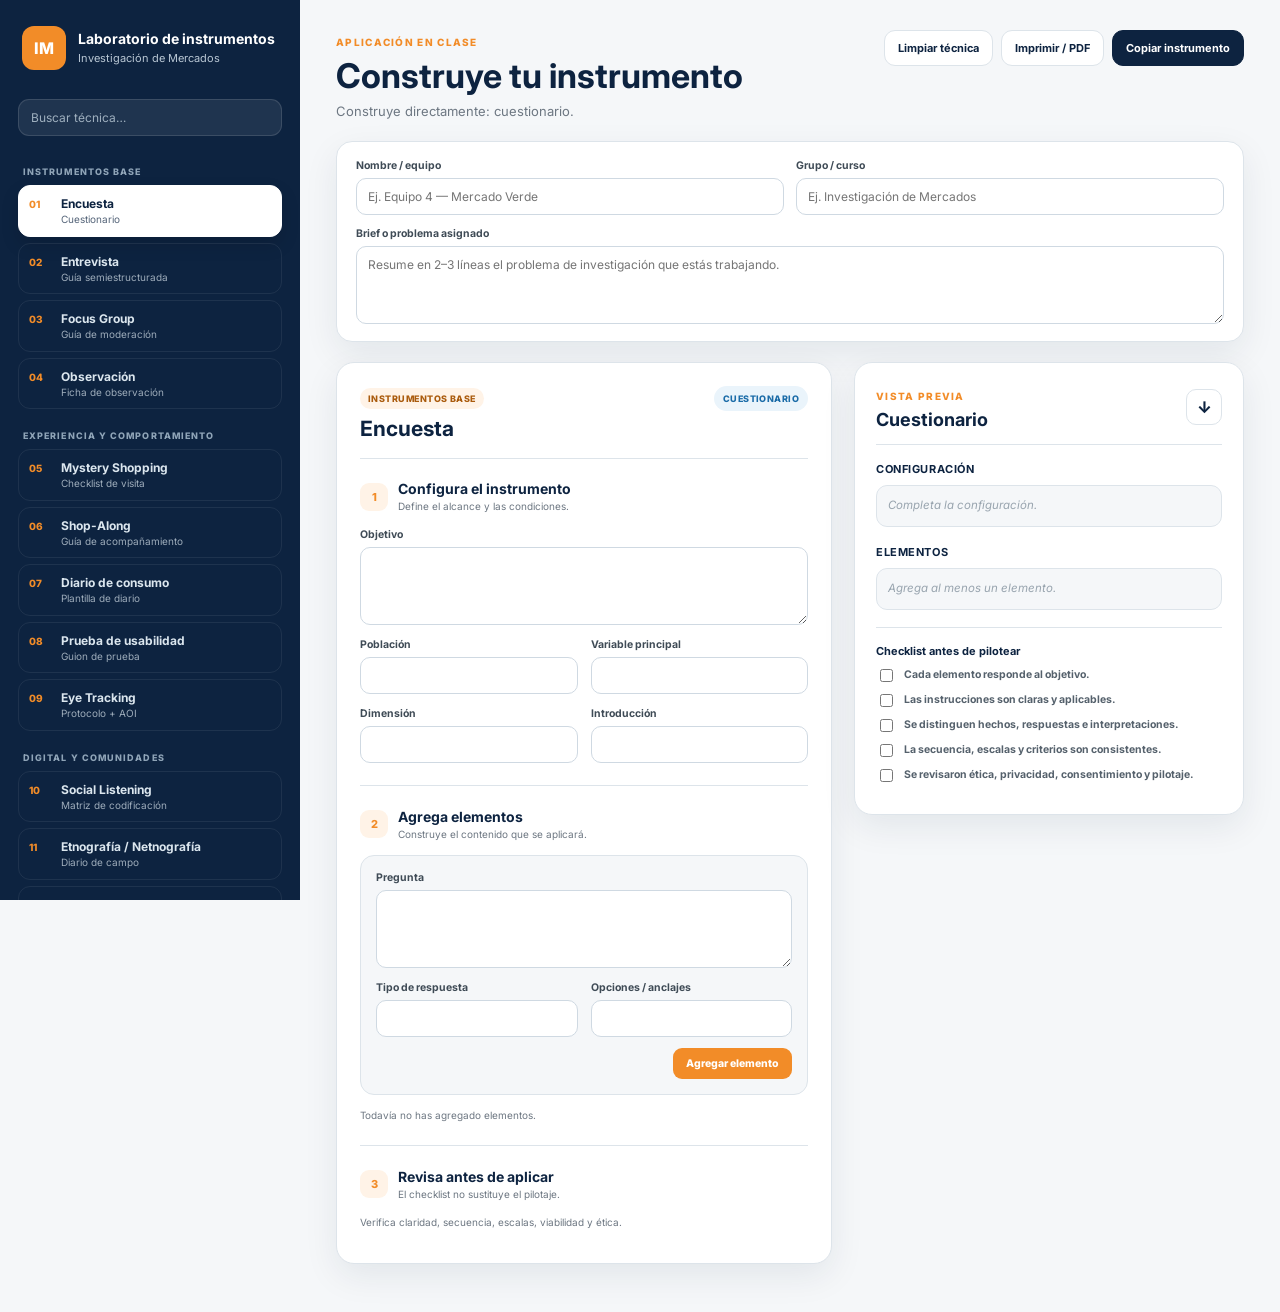
==== commit 6d535b70: "Actualiza index.html: catálogo completo de instrumentos" ====
--- a/index.html
+++ b/index.html
@@ -8,7 +8,7 @@
   <link rel="preconnect" href="https://fonts.googleapis.com">
   <link rel="preconnect" href="https://fonts.gstatic.com" crossorigin>
   <link href="https://fonts.googleapis.com/css2?family=Inter:wght@400;500;600;700;800&display=swap" rel="stylesheet">
-  <link rel="stylesheet" href="styles-v16.css" />
+  <link rel="stylesheet" href="styles.css" />
 </head>
 <body>
   <div class="app-shell">
@@ -40,7 +40,7 @@
           <h1>Construye tu instrumento</h1>
           <p id="techDescription">Completa los campos y genera tu instrumento mientras trabajas.</p>
         </div>
-        <div class="top-actions">\n          <a class="secondary action-link" href="revision.html">Revisión prepiloto</a>
+        <div class="top-actions">
           <button class="secondary" id="resetBtn">Limpiar técnica</button>
           <button class="secondary" id="printBtn">Imprimir / PDF</button>
           <button class="primary" id="copyBtn">Copiar instrumento</button>
@@ -92,6 +92,6 @@
   </div>
 
   <div class="toast" id="toast" role="status" aria-live="polite">Listo</div>
-  <script src="app-v16.js"></script>
+  <script src="app.js"></script>
 </body>
-</html>
+</html>
--- a/styles.css
+++ b/styles.css
@@ -0,0 +1,176 @@
+:root{
+  --navy:#0d2340;
+  --navy-2:#16385f;
+  --blue:#1b6ca8;
+  --sky:#eaf4fb;
+  --orange:#f28c28;
+  --orange-soft:#fff3e7;
+  --ink:#16202a;
+  --muted:#6d7782;
+  --line:#dde4ea;
+  --bg:#f5f7f9;
+  --white:#ffffff;
+  --ok:#2e7d32;
+  --danger:#b23a2f;
+  --shadow:0 12px 34px rgba(13,35,64,.08);
+}
+*{box-sizing:border-box}
+html{scroll-behavior:smooth}
+body{
+  margin:0;
+  font-family:Inter,system-ui,-apple-system,BlinkMacSystemFont,"Segoe UI",sans-serif;
+  background:var(--bg);
+  color:var(--ink);
+}
+button,input,textarea,select{font:inherit}
+button{cursor:pointer}
+.app-shell{min-height:100vh;display:grid;grid-template-columns:300px 1fr}
+.sidebar{
+  background:var(--navy);
+  color:white;
+  padding:24px 18px;
+  position:sticky;
+  top:0;
+  height:100vh;
+  display:flex;
+  flex-direction:column;
+  gap:16px;
+  overflow:auto;
+}
+.brand{display:flex;gap:12px;align-items:center;padding:2px 4px 10px}
+.brand-mark{
+  width:44px;height:44px;border-radius:12px;background:var(--orange);
+  display:grid;place-items:center;font-weight:800;color:#fff;letter-spacing:.5px;flex:none
+}
+.brand strong{display:block;font-size:14px;line-height:1.2}
+.brand span{display:block;font-size:11px;color:#b9c7d4;margin-top:4px}
+.search-wrap{position:sticky;top:-24px;background:var(--navy);z-index:3;padding:3px 0 7px}
+.tech-search{
+  background:rgba(255,255,255,.08);border:1px solid rgba(255,255,255,.12);color:#fff;
+  border-radius:11px;padding:10px 12px;width:100%;outline:none
+}
+.tech-search::placeholder{color:#9fb0bf}
+.tech-search:focus{border-color:rgba(255,255,255,.35);box-shadow:none}
+.tech-nav{display:flex;flex-direction:column;gap:5px}
+.nav-group{display:flex;flex-direction:column;gap:6px;margin-bottom:9px}
+.nav-group-title{font-size:9px;font-weight:800;color:#8fa4b7;letter-spacing:.12em;text-transform:uppercase;padding:7px 5px 2px}
+.tech-btn{
+  width:100%;border:1px solid rgba(255,255,255,.07);background:transparent;color:#dbe6ee;
+  border-radius:12px;padding:10px;text-align:left;display:flex;gap:10px;align-items:flex-start;transition:.18s
+}
+.tech-btn:hover{background:rgba(255,255,255,.06)}
+.tech-btn.active{background:#fff;color:var(--navy);border-color:#fff;box-shadow:0 8px 18px rgba(0,0,0,.13)}
+.tech-number{font-size:10px;font-weight:800;color:var(--orange);padding-top:2px;min-width:22px}
+.tech-btn b{display:block;font-size:12px}
+.tech-btn small{display:block;font-size:10px;opacity:.7;margin-top:2px;line-height:1.25}
+.sidebar-note{margin-top:auto;background:rgba(255,255,255,.07);padding:14px;border-radius:13px;border:1px solid rgba(255,255,255,.08)}
+.sidebar-note strong{font-size:11px;color:#fff}
+.sidebar-note p{font-size:10px;line-height:1.5;color:#c7d4df;margin:6px 0 0}
+.main{padding:30px 36px 48px;min-width:0}
+.topbar{display:flex;justify-content:space-between;gap:24px;align-items:flex-start;margin-bottom:20px}
+.eyebrow{font-size:10px;letter-spacing:.13em;font-weight:800;color:var(--orange);text-transform:uppercase}
+h1{font-size:34px;line-height:1.05;margin:8px 0 8px;color:var(--navy)}
+.topbar p{margin:0;color:var(--muted);font-size:13px;max-width:720px;line-height:1.5}
+.top-actions{display:flex;gap:8px;flex-wrap:wrap;justify-content:flex-end}
+button.primary,button.secondary{
+  border-radius:11px;padding:10px 13px;font-weight:700;font-size:11px;border:1px solid var(--line);white-space:nowrap
+}
+button.primary{background:var(--navy);color:white;border-color:var(--navy)}
+button.primary:hover{background:var(--navy-2)}
+button.secondary{background:white;color:var(--navy)}
+button.secondary:hover{background:#f8fafb}
+.identity-card{background:#fff;border:1px solid var(--line);border-radius:16px;padding:17px 19px;margin-bottom:20px;box-shadow:var(--shadow)}
+.identity-grid{display:grid;grid-template-columns:1fr 1fr;gap:12px}
+.workspace{display:grid;grid-template-columns:minmax(0,1.12fr) minmax(360px,.88fr);gap:22px;align-items:start}
+.builder-card,.preview-card{background:white;border:1px solid var(--line);border-radius:18px;box-shadow:var(--shadow)}
+.builder-card{padding:23px}
+.preview-card{padding:21px;position:sticky;top:20px;max-height:calc(100vh - 40px);overflow:auto}
+.tech-heading{display:flex;align-items:flex-start;justify-content:space-between;gap:16px;padding-bottom:17px;margin-bottom:21px;border-bottom:1px solid var(--line)}
+.tech-heading h2{font-size:21px;margin:7px 0 0;color:var(--navy)}
+.category-pill,.instrument-badge{display:inline-flex;align-items:center;border-radius:999px;font-size:9px;font-weight:800;letter-spacing:.05em;text-transform:uppercase}
+.category-pill{background:var(--orange-soft);color:#aa5b0d;padding:5px 8px}
+.instrument-badge{background:var(--sky);color:var(--blue);padding:7px 9px;text-align:right}
+.preview-head{display:flex;justify-content:space-between;align-items:center;border-bottom:1px solid var(--line);padding-bottom:14px;margin-bottom:16px}
+.preview-head h2{margin:5px 0 0;font-size:18px;color:var(--navy)}
+.icon-btn{width:36px;height:36px;border-radius:10px;border:1px solid var(--line);background:white;color:var(--navy);font-weight:800}
+.step{padding:0 0 22px;margin-bottom:22px;border-bottom:1px solid var(--line)}
+.step:last-child{border-bottom:none;margin-bottom:0;padding-bottom:0}
+.step-title{display:flex;gap:10px;align-items:center;margin-bottom:14px}
+.step-index{width:28px;height:28px;border-radius:9px;background:var(--orange-soft);color:var(--orange);display:grid;place-items:center;font-size:11px;font-weight:800;flex:none}
+.step-title h3{font-size:14px;margin:0;color:var(--navy)}
+.step-title p{margin:3px 0 0;font-size:10px;color:var(--muted);line-height:1.35}
+.form-grid{display:grid;grid-template-columns:1fr 1fr;gap:13px}
+.field{display:flex;flex-direction:column;gap:6px}
+.field.full{grid-column:1/-1}
+label{font-size:10.5px;font-weight:700;color:#3f4b56}
+input,textarea,select{
+  width:100%;border:1px solid #cfd9e2;border-radius:10px;background:#fff;padding:10px 11px;color:var(--ink);outline:none;transition:.2s;font-size:12px
+}
+input:focus,textarea:focus,select:focus{border-color:var(--blue);box-shadow:0 0 0 3px rgba(27,108,168,.1)}
+textarea{min-height:78px;resize:vertical;line-height:1.4}
+.help{font-size:10px;color:var(--muted);line-height:1.45}
+.item-composer{background:var(--bg);border:1px solid var(--line);border-radius:14px;padding:15px}
+.inline-actions{display:flex;justify-content:flex-end;margin-top:11px}
+.add-btn{border:none;background:var(--orange);color:white;font-weight:800;font-size:10.5px;border-radius:9px;padding:9px 13px}
+.add-btn:hover{filter:brightness(.96)}
+.items-list{display:flex;flex-direction:column;gap:8px;margin-top:13px}
+.item-row{border:1px solid var(--line);border-radius:11px;padding:11px;background:#fff;display:flex;justify-content:space-between;gap:10px;align-items:flex-start}
+.item-row strong{display:block;font-size:11px;color:var(--navy);line-height:1.35}
+.item-row span{display:block;font-size:9.5px;color:var(--muted);margin-top:3px;line-height:1.4}
+.remove-btn{border:none;background:#fff1ef;color:var(--danger);width:28px;height:28px;border-radius:8px;font-weight:800;flex:none}
+.preview-body{font-size:11.5px;line-height:1.55;color:#33404d}
+.preview-meta{display:grid;grid-template-columns:1fr 1fr;gap:8px;margin-bottom:14px}
+.meta-box{background:#fbfcfd;border:1px solid var(--line);border-radius:10px;padding:9px}
+.meta-box b{display:block;color:var(--navy);font-size:9px;text-transform:uppercase;letter-spacing:.05em;margin-bottom:3px}
+.preview-section{margin-bottom:17px}
+.preview-section h3{font-size:11px;color:var(--navy);margin:0 0 7px;text-transform:uppercase;letter-spacing:.05em}
+.preview-box{background:var(--bg);border:1px solid var(--line);border-radius:11px;padding:11px}
+.preview-question{padding:10px 0;border-bottom:1px dashed #d7dfe6}
+.preview-question:last-child{border-bottom:none}
+.preview-question b{color:var(--navy)}
+.preview-question .detail{font-size:10px;color:var(--muted);margin-top:3px}
+.placeholder{color:#98a4ae;font-style:italic}
+.checklist{border-top:1px solid var(--line);margin-top:16px;padding-top:16px}
+.checklist h3{font-size:11px;color:var(--navy);margin:0 0 10px}
+.check{display:flex;gap:8px;align-items:flex-start;font-size:10.5px;color:#55616c;margin:8px 0;line-height:1.4}
+.check input{width:auto;margin-top:1px}
+.toast{position:fixed;right:24px;bottom:24px;background:var(--navy);color:white;padding:10px 14px;border-radius:9px;font-size:11px;font-weight:700;opacity:0;transform:translateY(10px);pointer-events:none;transition:.2s;z-index:20}
+.toast.show{opacity:1;transform:translateY(0)}
+.empty-nav{font-size:10px;color:#a9bac8;padding:10px 6px}
+
+@media (max-width:1120px){
+  .app-shell{grid-template-columns:1fr}
+  .sidebar{position:relative;height:auto;padding:16px;gap:10px;overflow:visible}
+  .brand{margin-bottom:2px}
+  .sidebar-note{display:none}
+  .search-wrap{position:relative;top:auto;padding:0;background:transparent}
+  .tech-nav{display:grid;grid-template-columns:repeat(2,minmax(0,1fr));gap:8px}
+  .nav-group{display:contents}
+  .nav-group-title{grid-column:1/-1;padding-top:10px}
+  .main{padding:24px}
+  .workspace{grid-template-columns:1fr}
+  .preview-card{position:relative;top:0;max-height:none}
+}
+@media (max-width:720px){
+  .main{padding:16px}
+  .topbar{flex-direction:column}
+  .top-actions{width:100%;justify-content:stretch}
+  .top-actions button{flex:1}
+  .tech-nav{grid-template-columns:1fr}
+  .form-grid,.identity-grid,.preview-meta{grid-template-columns:1fr}
+  .field.full{grid-column:auto}
+  h1{font-size:28px}
+  .instrument-badge{display:none}
+}
+
+@media print{
+  body{background:#fff}
+  .sidebar,.topbar,.identity-card,.builder-card,.checklist,.icon-btn{display:none!important}
+  .app-shell{display:block}
+  .main{padding:0}
+  .workspace{display:block}
+  .preview-card{position:static;max-height:none;border:none;box-shadow:none;padding:0}
+  .preview-head{margin-bottom:20px}
+  .preview-body{font-size:11pt;color:#111}
+  .preview-question{break-inside:avoid}
+}
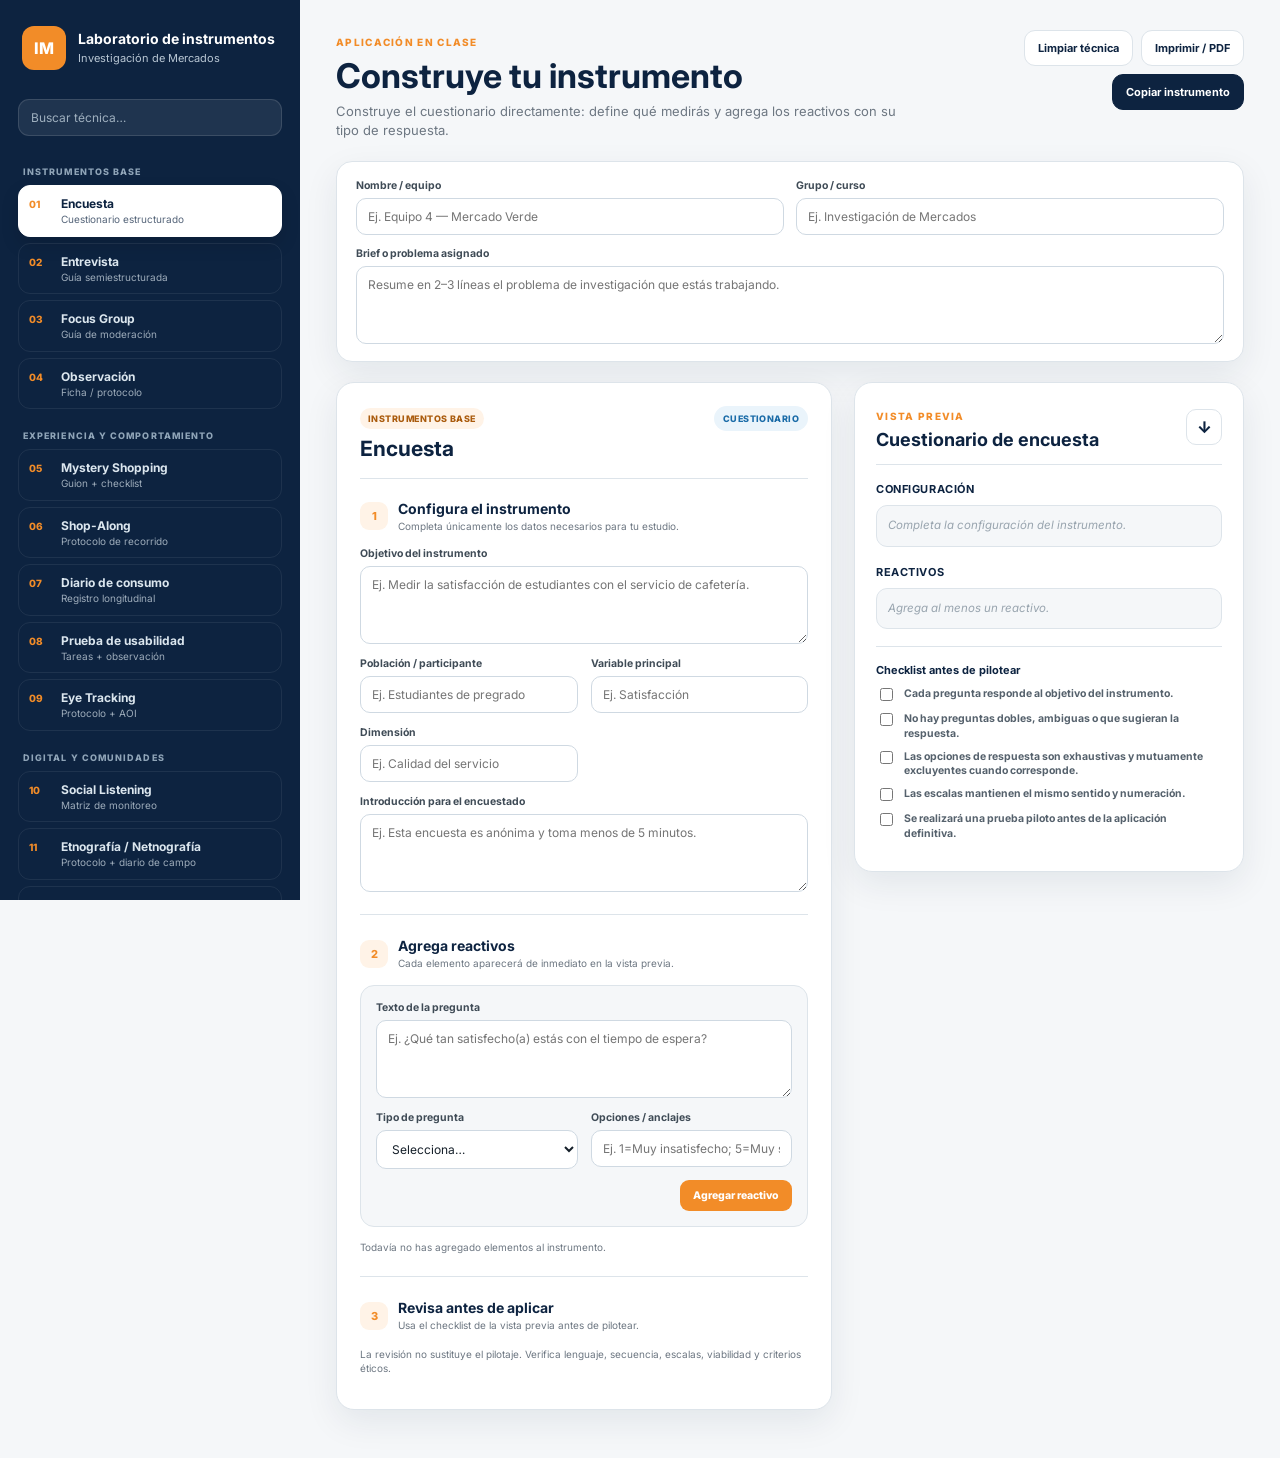
==== commit 45766ce5: "Expose existing instrument prepilot verification module in main navigation" ====
--- a/index.html
+++ b/index.html
@@ -27,7 +27,7 @@
 
       <nav class="tech-nav" id="techNav" aria-label="Técnicas de investigación"></nav>
 
-      <div class="sidebar-note">
+      <div class="sidebar-note"><a href="revision.html" style="display:block;padding:12px 14px;margin-bottom:12px;border-radius:12px;background:#e5f0ff;color:#153e70;font-weight:700;text-decoration:none">✓ Verificación del instrumento →</a>
         <strong>Meta de la sesión</strong>
         <p>Salir con un instrumento listo para revisar y pilotear. La herramienta guarda el avance en este navegador.</p>
       </div>
--- a/styles.css
+++ b/styles.css
@@ -173,4 +173,4 @@
   .preview-head{margin-bottom:20px}
   .preview-body{font-size:11pt;color:#111}
   .preview-question{break-inside:avoid}
-}
+}
